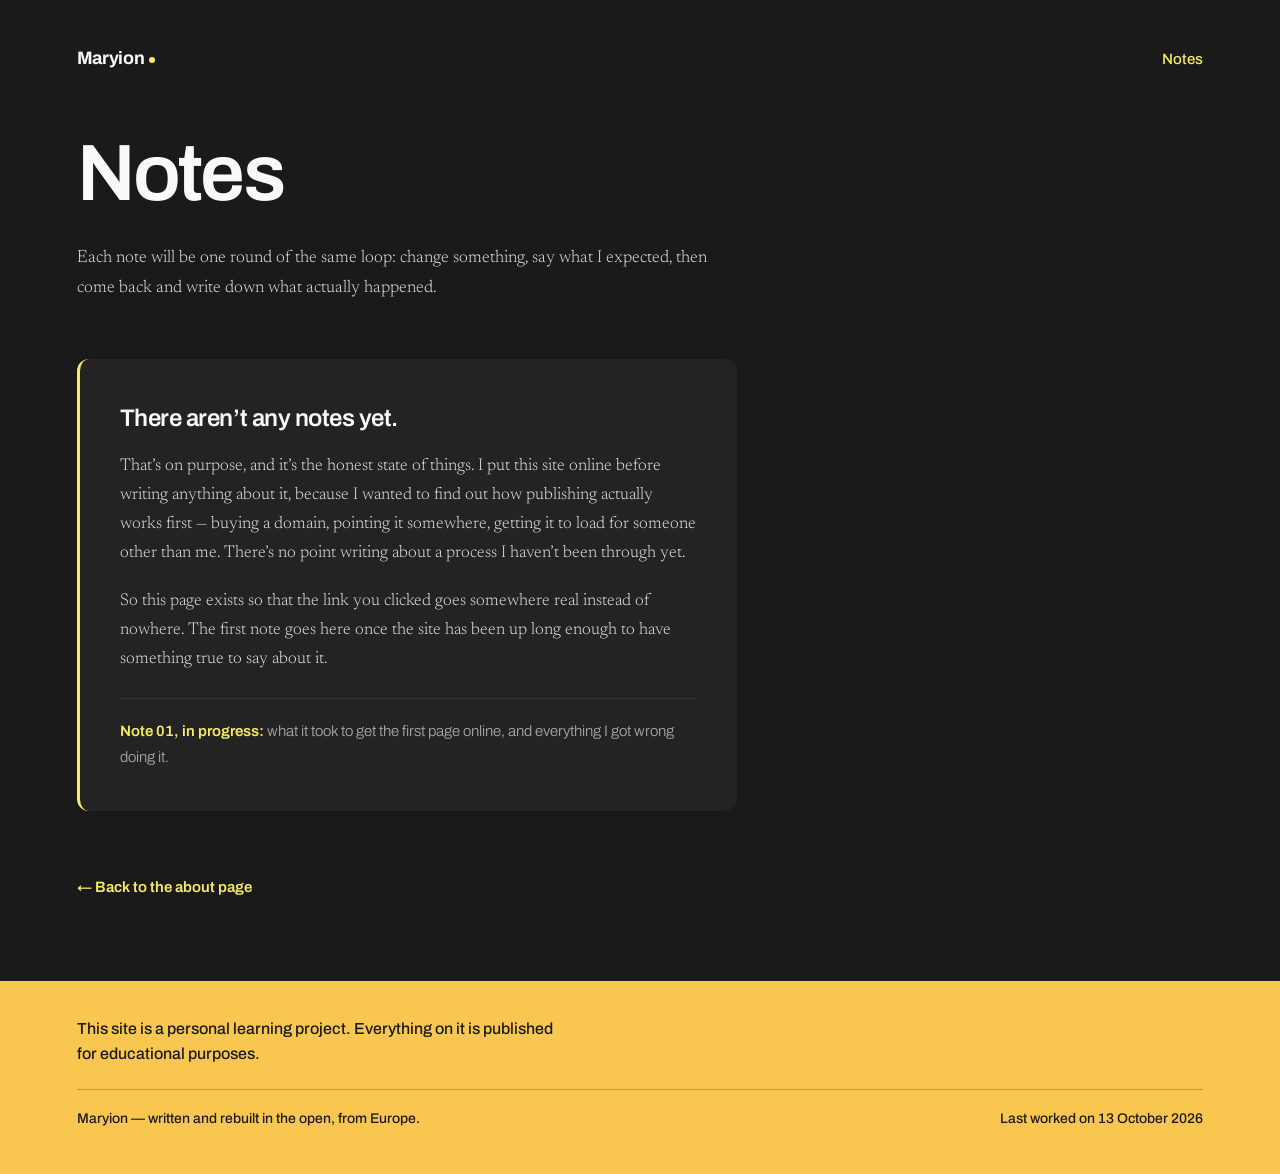
==== notes/index.html @ 2ee5a9dd "Add files via upload" ====
<!DOCTYPE html>
<html lang="en">
<head>
<meta charset="utf-8">
<meta name="viewport" content="width=device-width, initial-scale=1">

<title>Notes — Maryion</title>
<meta name="description" content="A running log of learning SEO on a real site: what I changed, what I expected, and what actually happened. The first note is being written.">
<link rel="canonical" href="https://maryionseo.github.io/notes/">

<meta property="og:type" content="website">
<meta property="og:url" content="https://maryionseo.github.io/notes/">
<meta property="og:title" content="Notes — Maryion">
<meta property="og:description" content="A running log of learning SEO on a real site: what I changed, what I expected, and what actually happened. The first note is being written.">
<meta property="og:locale" content="en">
<meta name="twitter:card" content="summary">

<meta name="theme-color" content="#1A1A1A">

<link rel="preconnect" href="https://fonts.googleapis.com">
<link rel="preconnect" href="https://fonts.gstatic.com" crossorigin>
<link href="https://fonts.googleapis.com/css2?family=Archivo:wght@400;500;600;700&family=Newsreader:opsz,wght@6..72,300;6..72,400&display=swap" rel="stylesheet">
<link rel="stylesheet" href="notes.css">

<script type="application/ld+json">
{
  "@context": "https://schema.org",
  "@type": "CollectionPage",
  "@id": "https://maryionseo.github.io/notes/#notes",
  "name": "Notes",
  "description": "A running log of learning SEO on a real site.",
  "url": "https://maryionseo.github.io/notes/",
  "inLanguage": "en",
  "isPartOf": { "@id": "https://maryionseo.github.io/#website" },
  "author": { "@id": "https://maryionseo.github.io/#maryion" }
}
</script>
</head>

<body>

<a class="skip" href="#main">Skip to content</a>

<header class="masthead">
  <a class="wordmark" href="../index.html">Maryion</a>
  <nav aria-label="Sections">
    <a href="index.html" aria-current="page">Notes</a>
  </nav>
</header>

<main id="main">

  <h1 class="page-title">Notes</h1>

  <p class="standfirst">Each note will be one round of the same loop: change something, say what I
  expected, then come back and write down what actually happened.</p>

  <div class="empty">
    <h2>There aren’t any notes yet.</h2>

    <p>That’s on purpose, and it’s the honest state of things. I put this site online before writing
    anything about it, because I wanted to find out how publishing actually works first — buying a
    domain, pointing it somewhere, getting it to load for someone other than me. There’s no point
    writing about a process I haven’t been through yet.</p>

    <p>So this page exists so that the link you clicked goes somewhere real instead of nowhere. The
    first note goes here once the site has been up long enough to have something true to say about it.</p>

    <p class="next"><strong>Note 01, in progress:</strong> what it took to get the first page online,
    and everything I got wrong doing it.</p>
  </div>

  <a class="back" href="../index.html">← Back to the about page</a>

</main>

<footer class="colophon">
  <p class="disclaimer">This site is a personal learning project. Everything on it is published for
  educational purposes.</p>

  <div class="colophon-meta">
    <span>Maryion — written and rebuilt in the open, from Europe.</span>
    <span>Last worked on <time datetime="2026-10-13">13 October 2026</time></span>
  </div>
</footer>

</body>
</html>
---- notes/notes.css ----
:root {
  --ink:    #1A1A1A;
  --raised: #232323;
  --lemon:  #F6EB61;
  --amber:  #F9C74F;
  --grey:   #A8A8A8;
  --paper:  #F9F9F9;

  --measure: 66ch;
  --edge: clamp(1.5rem, 6vw, 7.5rem);
}

*, *::before, *::after { box-sizing: border-box; }

html { -webkit-text-size-adjust: 100%; }

body {
  margin: 0;
  background: var(--ink);
  color: var(--paper);
  font-family: Archivo, system-ui, sans-serif;
  font-size: 1.0625rem;
  line-height: 1.6;
  overflow-x: hidden;
}

a { color: inherit; }

:focus-visible {
  outline: 2px solid var(--lemon);
  outline-offset: 3px;
  border-radius: 2px;
}

.skip {
  position: absolute;
  left: -9999px;
  top: 0;
  background: var(--lemon);
  color: var(--ink);
  padding: .75rem 1.25rem;
  font-weight: 600;
  z-index: 10;
}
.skip:focus { left: 0; }

/* ---------- masthead ---------- */

.masthead {
  display: flex;
  align-items: baseline;
  justify-content: space-between;
  gap: 1.5rem;
  padding: clamp(1.75rem, 4vw, 2.75rem) var(--edge) 0;
}

.wordmark {
  font-size: 1.125rem;
  font-weight: 700;
  letter-spacing: -.02em;
  text-decoration: none;
}
.wordmark::after {
  content: "";
  display: inline-block;
  width: .375rem;
  height: .375rem;
  margin-left: .3125rem;
  border-radius: 50%;
  background: var(--lemon);
  vertical-align: .0625em;
}

.masthead nav a {
  font-size: .9375rem;
  font-weight: 500;
  color: var(--grey);
  text-decoration: none;
  text-underline-offset: .3em;
}
.masthead nav a:hover { color: var(--paper); text-decoration: underline; }
.masthead nav a[aria-current="page"] { color: var(--lemon); }

/* ---------- page shell ---------- */

main {
  padding: clamp(2.5rem, 7vh, 4.5rem) var(--edge) clamp(3.5rem, 9vh, 6rem);
}

.page-title {
  margin: 0 0 clamp(1.25rem, 3vw, 2rem);
  font-size: clamp(2.5rem, 7vw, 5rem);
  font-weight: 600;
  line-height: .95;
  letter-spacing: -.035em;
}

.standfirst {
  max-width: var(--measure);
  margin: 0;
  font-family: Newsreader, Georgia, serif;
  font-size: clamp(1.0625rem, 1.35vw, 1.25rem);
  font-weight: 300;
  line-height: 1.72;
  color: #E4E4E4;
}

/* ---------- notes index ---------- */

.note-list {
  list-style: none;
  max-width: var(--measure);
  margin: clamp(2.5rem, 5vw, 3.5rem) 0 0;
  padding: 0;
}

.note-list li { border-top: 1px solid #333; }
.note-list li:last-child { border-bottom: 1px solid #333; }

.note-link {
  display: block;
  padding: 1.5rem 0;
  text-decoration: none;
}
.note-link:hover h2 { color: var(--lemon); }

.note-link .kicker {
  display: block;
  margin-bottom: .4375rem;
  font-size: .8125rem;
  font-weight: 600;
  letter-spacing: .08em;
  text-transform: uppercase;
  color: var(--grey);
}

.note-link h2 {
  margin: 0 0 .5rem;
  font-size: clamp(1.375rem, 2.6vw, 1.75rem);
  font-weight: 600;
  line-height: 1.22;
  letter-spacing: -.02em;
  transition: color .18s ease;
}

.note-link p {
  margin: 0;
  max-width: 54ch;
  font-size: .9375rem;
  color: var(--grey);
  line-height: 1.6;
}

/* ---------- article ---------- */

.note-meta {
  margin: 0 0 clamp(1.5rem, 3vw, 2rem);
  font-size: .8125rem;
  font-weight: 600;
  letter-spacing: .08em;
  text-transform: uppercase;
  color: var(--grey);
}

.prose { max-width: var(--measure); }

.prose h2 {
  margin: clamp(2.75rem, 6vw, 3.75rem) 0 .875rem;
  font-size: clamp(1.3125rem, 2.4vw, 1.625rem);
  font-weight: 600;
  line-height: 1.25;
  letter-spacing: -.02em;
}
.prose h2::before {
  content: "";
  display: block;
  width: 2.25rem;
  height: 3px;
  margin-bottom: 1.125rem;
  background: var(--lemon);
}

.prose h3 {
  margin: 2rem 0 .5rem;
  font-size: 1.0625rem;
  font-weight: 600;
  letter-spacing: -.01em;
}

.prose p, .prose li {
  font-family: Newsreader, Georgia, serif;
  font-size: 1.125rem;
  font-weight: 300;
  line-height: 1.75;
  color: #E4E4E4;
}

.prose p { margin: 0 0 1.25rem; }

.prose ul, .prose ol { margin: 0 0 1.25rem; padding-left: 1.25rem; }
.prose li { margin-bottom: .625rem; }
.prose li::marker { color: var(--lemon); }

.prose strong { color: var(--paper); font-weight: 500; }

.prose code {
  font-family: ui-monospace, SFMono-Regular, Menlo, monospace;
  font-size: .9375em;
  padding: .1em .35em;
  border-radius: .25rem;
  background: var(--raised);
  color: var(--lemon);
}

.prose a { text-decoration: underline; text-underline-offset: .22em; }
.prose a:hover { color: var(--lemon); }

.todo {
  background: var(--raised);
  border-left: 3px solid var(--amber);
  padding: .125rem 1.25rem;
  margin: 0 0 1.25rem;
  border-radius: 0 .375rem .375rem 0;
}
.todo p { margin: 1.125rem 0; font-size: 1rem; }

.fill {
  background: rgba(249, 199, 79, .16);
  color: var(--amber);
  padding: .05em .35em;
  border-radius: .25rem;
  font-family: Archivo, system-ui, sans-serif;
  font-size: .9375rem;
  font-weight: 500;
}

.checks { list-style: none; padding-left: 0; }
.checks li {
  position: relative;
  padding-left: 1.875rem;
  font-size: 1.0625rem;
}
.checks li::before {
  content: "";
  position: absolute;
  left: 0;
  top: .5rem;
  width: 1rem;
  height: 1rem;
  border: 2px solid #555;
  border-radius: .1875rem;
}
.checks li.done::before {
  border-color: var(--lemon);
  background: var(--lemon);
}
.checks li.done::after {
  content: "";
  position: absolute;
  left: .28rem;
  top: .72rem;
  width: .4375rem;
  height: .25rem;
  border-left: 2px solid var(--ink);
  border-bottom: 2px solid var(--ink);
  transform: rotate(-45deg);
}

.back {
  display: inline-block;
  margin-top: clamp(2.75rem, 6vw, 4rem);
  font-size: .9375rem;
  font-weight: 600;
  color: var(--lemon);
  text-decoration: none;
}
.back:hover { text-decoration: underline; text-underline-offset: .3em; }

/* ---------- footer ---------- */

.colophon {
  padding: 2.25rem var(--edge) 2.75rem;
  background: var(--amber);
  color: var(--ink);
  font-size: .875rem;
  font-weight: 500;
}

.disclaimer {
  max-width: 54ch;
  margin: 0 0 1.375rem;
  font-size: 1rem;
  line-height: 1.55;
}

.colophon-meta {
  display: flex;
  flex-wrap: wrap;
  gap: .5rem 1.5rem;
  justify-content: space-between;
  padding-top: 1.125rem;
  border-top: 1px solid rgba(26,26,26,.25);
}

/* ---------- empty state ---------- */

.empty {
  max-width: var(--measure);
  margin: clamp(2.5rem, 5vw, 3.5rem) 0 0;
  padding: clamp(1.75rem, 4vw, 2.5rem);
  background: var(--raised);
  border-radius: .75rem;
  border-left: 3px solid var(--lemon);
}

.empty h2 {
  margin: 0 0 .875rem;
  font-size: clamp(1.25rem, 2.4vw, 1.5rem);
  font-weight: 600;
  letter-spacing: -.02em;
}

.empty p {
  margin: 0 0 1.125rem;
  font-family: Newsreader, Georgia, serif;
  font-size: 1.0625rem;
  font-weight: 300;
  line-height: 1.72;
  color: #E4E4E4;
}
.empty p:last-of-type { margin-bottom: 0; }

.empty .next {
  margin: 1.5rem 0 0;
  padding-top: 1.25rem;
  border-top: 1px solid #343434;
  font-family: Archivo, system-ui, sans-serif;
  font-size: .9375rem;
  color: var(--grey);
}
.empty .next strong { color: var(--lemon); font-weight: 600; }
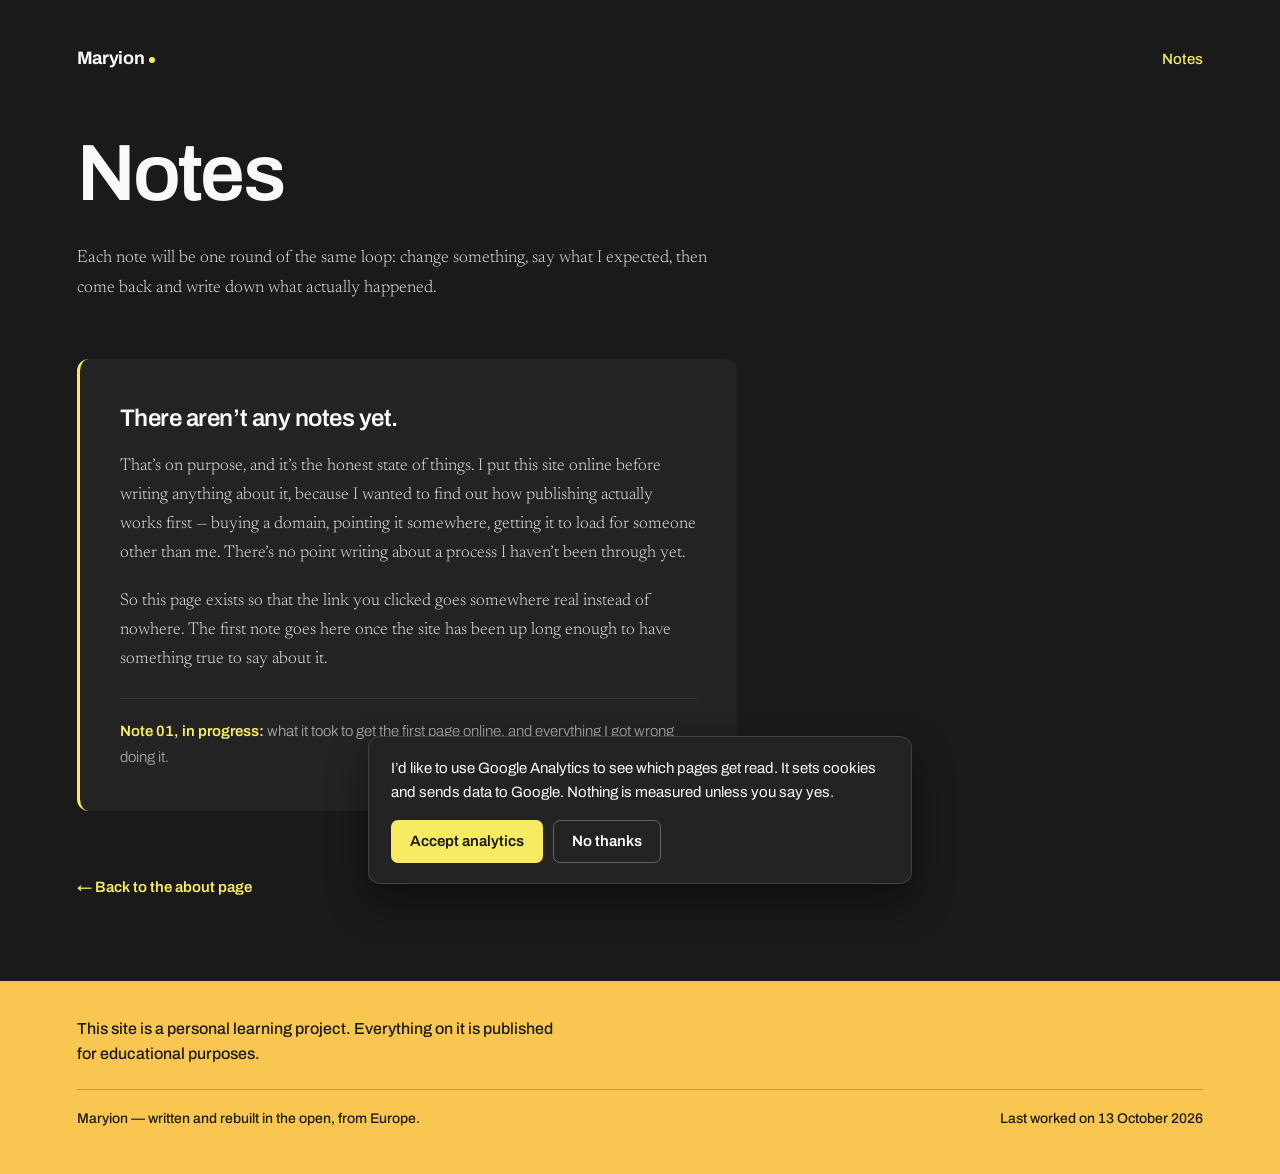
==== commit 0646cd1d: "Add analytics to notes page" ====
--- a/notes/index.html
+++ b/notes/index.html
@@ -6,10 +6,10 @@
 
 <title>Notes — Maryion</title>
 <meta name="description" content="A running log of learning SEO on a real site: what I changed, what I expected, and what actually happened. The first note is being written.">
-<link rel="canonical" href="https://maryionseo.github.io/notes/">
+<link rel="canonical" href="https://maryionseo.com/notes/">
 
 <meta property="og:type" content="website">
-<meta property="og:url" content="https://maryionseo.github.io/notes/">
+<meta property="og:url" content="https://maryionseo.com/notes/">
 <meta property="og:title" content="Notes — Maryion">
 <meta property="og:description" content="A running log of learning SEO on a real site: what I changed, what I expected, and what actually happened. The first note is being written.">
 <meta property="og:locale" content="en">
@@ -26,15 +26,17 @@
 {
   "@context": "https://schema.org",
   "@type": "CollectionPage",
-  "@id": "https://maryionseo.github.io/notes/#notes",
+  "@id": "https://maryionseo.com/notes/#notes",
   "name": "Notes",
   "description": "A running log of learning SEO on a real site.",
-  "url": "https://maryionseo.github.io/notes/",
+  "url": "https://maryionseo.com/notes/",
   "inLanguage": "en",
-  "isPartOf": { "@id": "https://maryionseo.github.io/#website" },
-  "author": { "@id": "https://maryionseo.github.io/#maryion" }
+  "isPartOf": { "@id": "https://maryionseo.com/#website" },
+  "author": { "@id": "https://maryionseo.com/#maryion" }
 }
 </script>
+
+<script src="../analytics.js" defer></script>
 </head>
 
 <body>
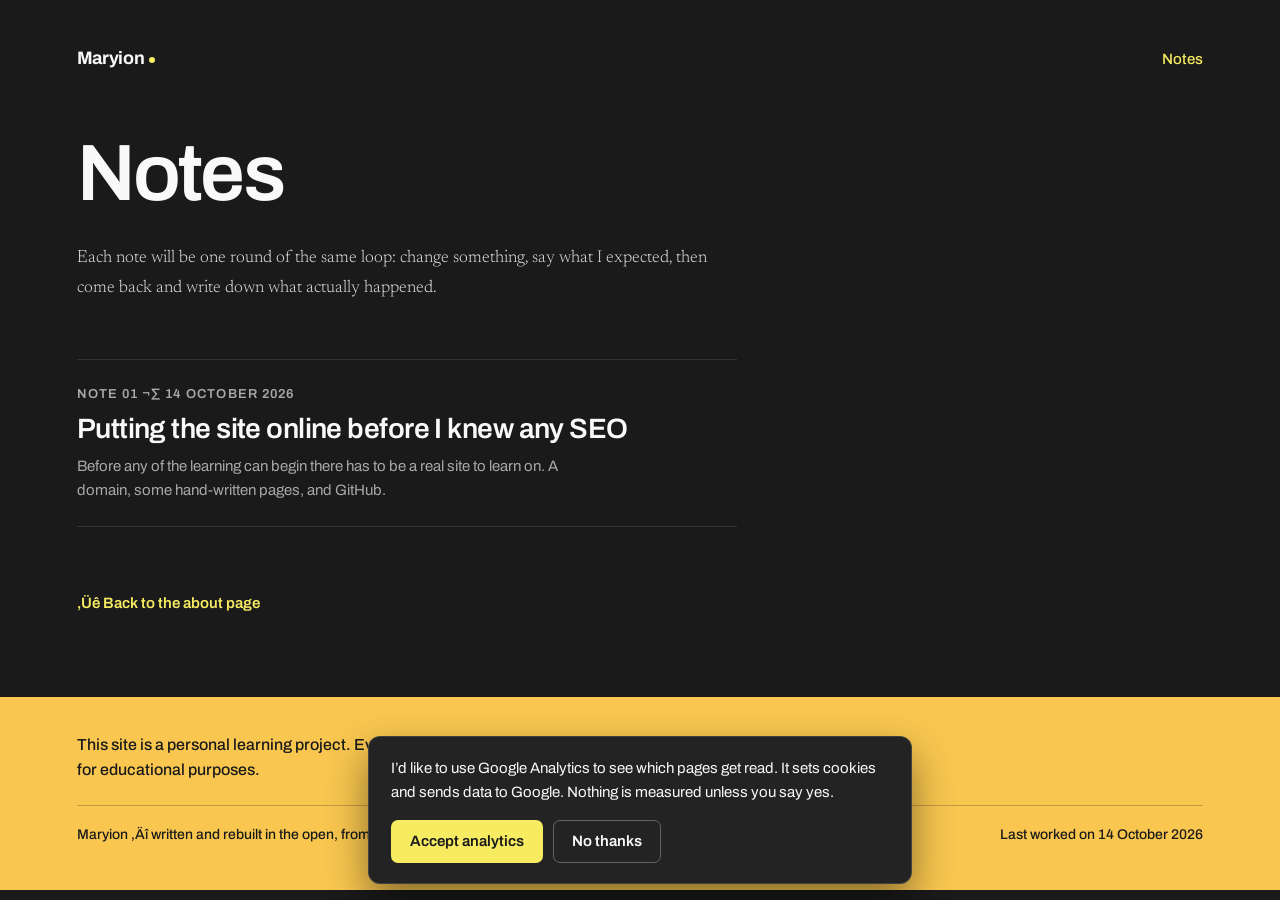
==== commit 8f7badcf: "List note 01 on the notes page" ====
--- a/notes/index.html
+++ b/notes/index.html
@@ -4,14 +4,14 @@
 <meta charset="utf-8">
 <meta name="viewport" content="width=device-width, initial-scale=1">
 
-<title>Notes — Maryion</title>
-<meta name="description" content="A running log of learning SEO on a real site: what I changed, what I expected, and what actually happened. The first note is being written.">
+<title>Notes ‚Äî Maryion</title>
+<meta name="description" content="A running log of learning SEO on a real site: what I changed, what I expected, and what actually happened.">
 <link rel="canonical" href="https://maryionseo.com/notes/">
 
 <meta property="og:type" content="website">
 <meta property="og:url" content="https://maryionseo.com/notes/">
-<meta property="og:title" content="Notes — Maryion">
-<meta property="og:description" content="A running log of learning SEO on a real site: what I changed, what I expected, and what actually happened. The first note is being written.">
+<meta property="og:title" content="Notes ‚Äî Maryion">
+<meta property="og:description" content="A running log of learning SEO on a real site: what I changed, what I expected, and what actually happened.">
 <meta property="og:locale" content="en">
 <meta name="twitter:card" content="summary">
 
@@ -57,22 +57,18 @@
   <p class="standfirst">Each note will be one round of the same loop: change something, say what I
   expected, then come back and write down what actually happened.</p>
 
-  <div class="empty">
-    <h2>There aren’t any notes yet.</h2>
+  <ul class="note-list">
+    <li>
+      <a class="note-link" href="building-this-site/index.html">
+        <span class="kicker">Note 01 ¬∑ 14 October 2026</span>
+        <h2>Putting the site online before I knew any SEO</h2>
+        <p>Before any of the learning can begin there has to be a real site to learn on. A domain,
+        some hand-written pages, and GitHub.</p>
+      </a>
+    </li>
+  </ul>
 
-    <p>That’s on purpose, and it’s the honest state of things. I put this site online before writing
-    anything about it, because I wanted to find out how publishing actually works first — buying a
-    domain, pointing it somewhere, getting it to load for someone other than me. There’s no point
-    writing about a process I haven’t been through yet.</p>
-
-    <p>So this page exists so that the link you clicked goes somewhere real instead of nowhere. The
-    first note goes here once the site has been up long enough to have something true to say about it.</p>
-
-    <p class="next"><strong>Note 01, in progress:</strong> what it took to get the first page online,
-    and everything I got wrong doing it.</p>
-  </div>
-
-  <a class="back" href="../index.html">← Back to the about page</a>
+  <a class="back" href="../index.html">‚Üê Back to the about page</a>
 
 </main>
 
@@ -81,8 +77,8 @@
   educational purposes.</p>
 
   <div class="colophon-meta">
-    <span>Maryion — written and rebuilt in the open, from Europe.</span>
-    <span>Last worked on <time datetime="2026-10-13">13 October 2026</time></span>
+    <span>Maryion ‚Äî written and rebuilt in the open, from Europe.</span>
+    <span>Last worked on <time datetime="2026-10-14">14 October 2026</time></span>
   </div>
 </footer>
 
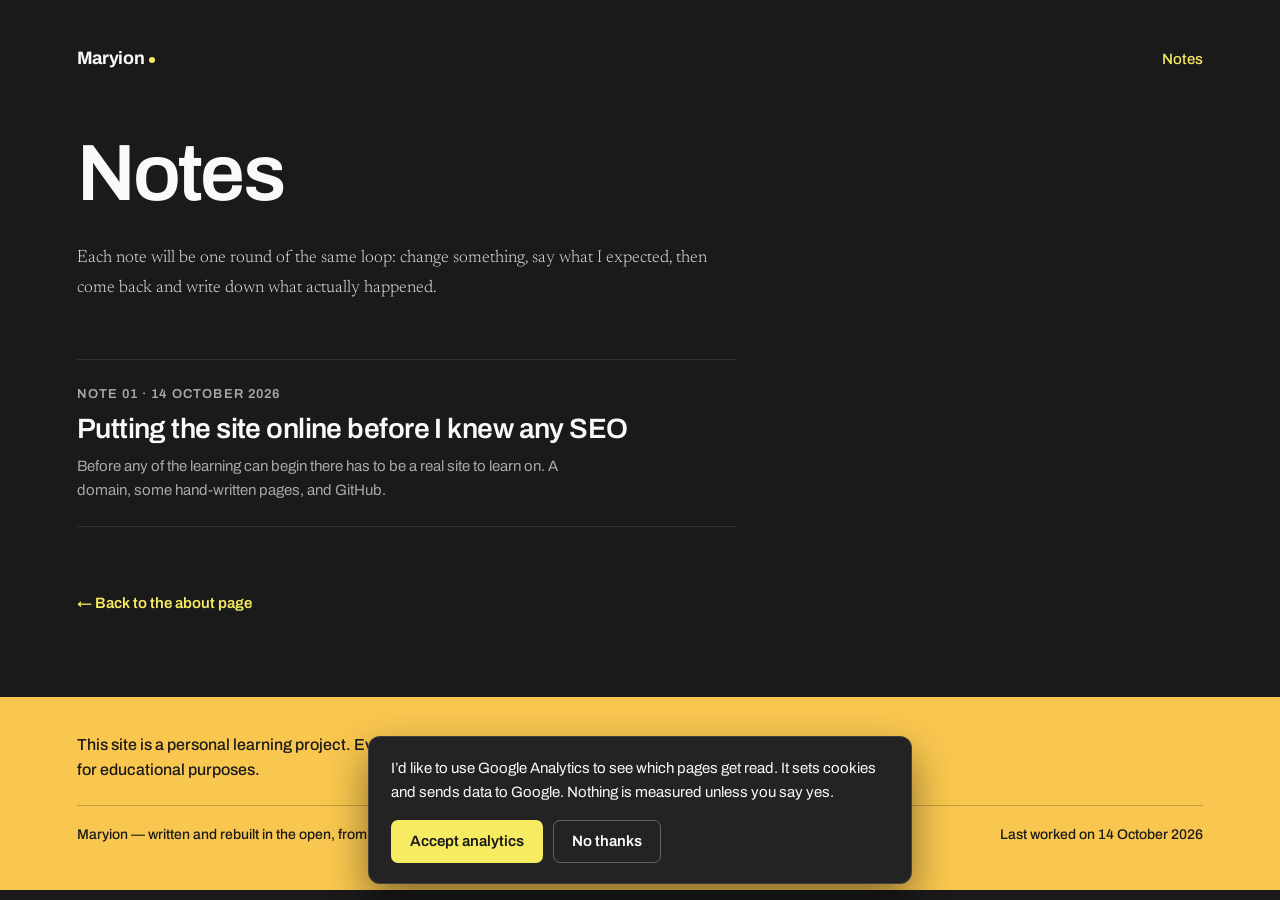
==== commit 5f380ae6: "Add files via upload" ====
--- a/notes/index.html
+++ b/notes/index.html
@@ -4,13 +4,13 @@
 <meta charset="utf-8">
 <meta name="viewport" content="width=device-width, initial-scale=1">
 
-<title>Notes ‚Äî Maryion</title>
+<title>Notes — Maryion</title>
 <meta name="description" content="A running log of learning SEO on a real site: what I changed, what I expected, and what actually happened.">
 <link rel="canonical" href="https://maryionseo.com/notes/">
 
 <meta property="og:type" content="website">
 <meta property="og:url" content="https://maryionseo.com/notes/">
-<meta property="og:title" content="Notes ‚Äî Maryion">
+<meta property="og:title" content="Notes — Maryion">
 <meta property="og:description" content="A running log of learning SEO on a real site: what I changed, what I expected, and what actually happened.">
 <meta property="og:locale" content="en">
 <meta name="twitter:card" content="summary">
@@ -60,7 +60,7 @@
   <ul class="note-list">
     <li>
       <a class="note-link" href="building-this-site/index.html">
-        <span class="kicker">Note 01 ¬∑ 14 October 2026</span>
+        <span class="kicker">Note 01 · 14 October 2026</span>
         <h2>Putting the site online before I knew any SEO</h2>
         <p>Before any of the learning can begin there has to be a real site to learn on. A domain,
         some hand-written pages, and GitHub.</p>
@@ -68,7 +68,7 @@
     </li>
   </ul>
 
-  <a class="back" href="../index.html">‚Üê Back to the about page</a>
+  <a class="back" href="../index.html">← Back to the about page</a>
 
 </main>
 
@@ -77,7 +77,7 @@
   educational purposes.</p>
 
   <div class="colophon-meta">
-    <span>Maryion ‚Äî written and rebuilt in the open, from Europe.</span>
+    <span>Maryion — written and rebuilt in the open, from Europe.</span>
     <span>Last worked on <time datetime="2026-10-14">14 October 2026</time></span>
   </div>
 </footer>
